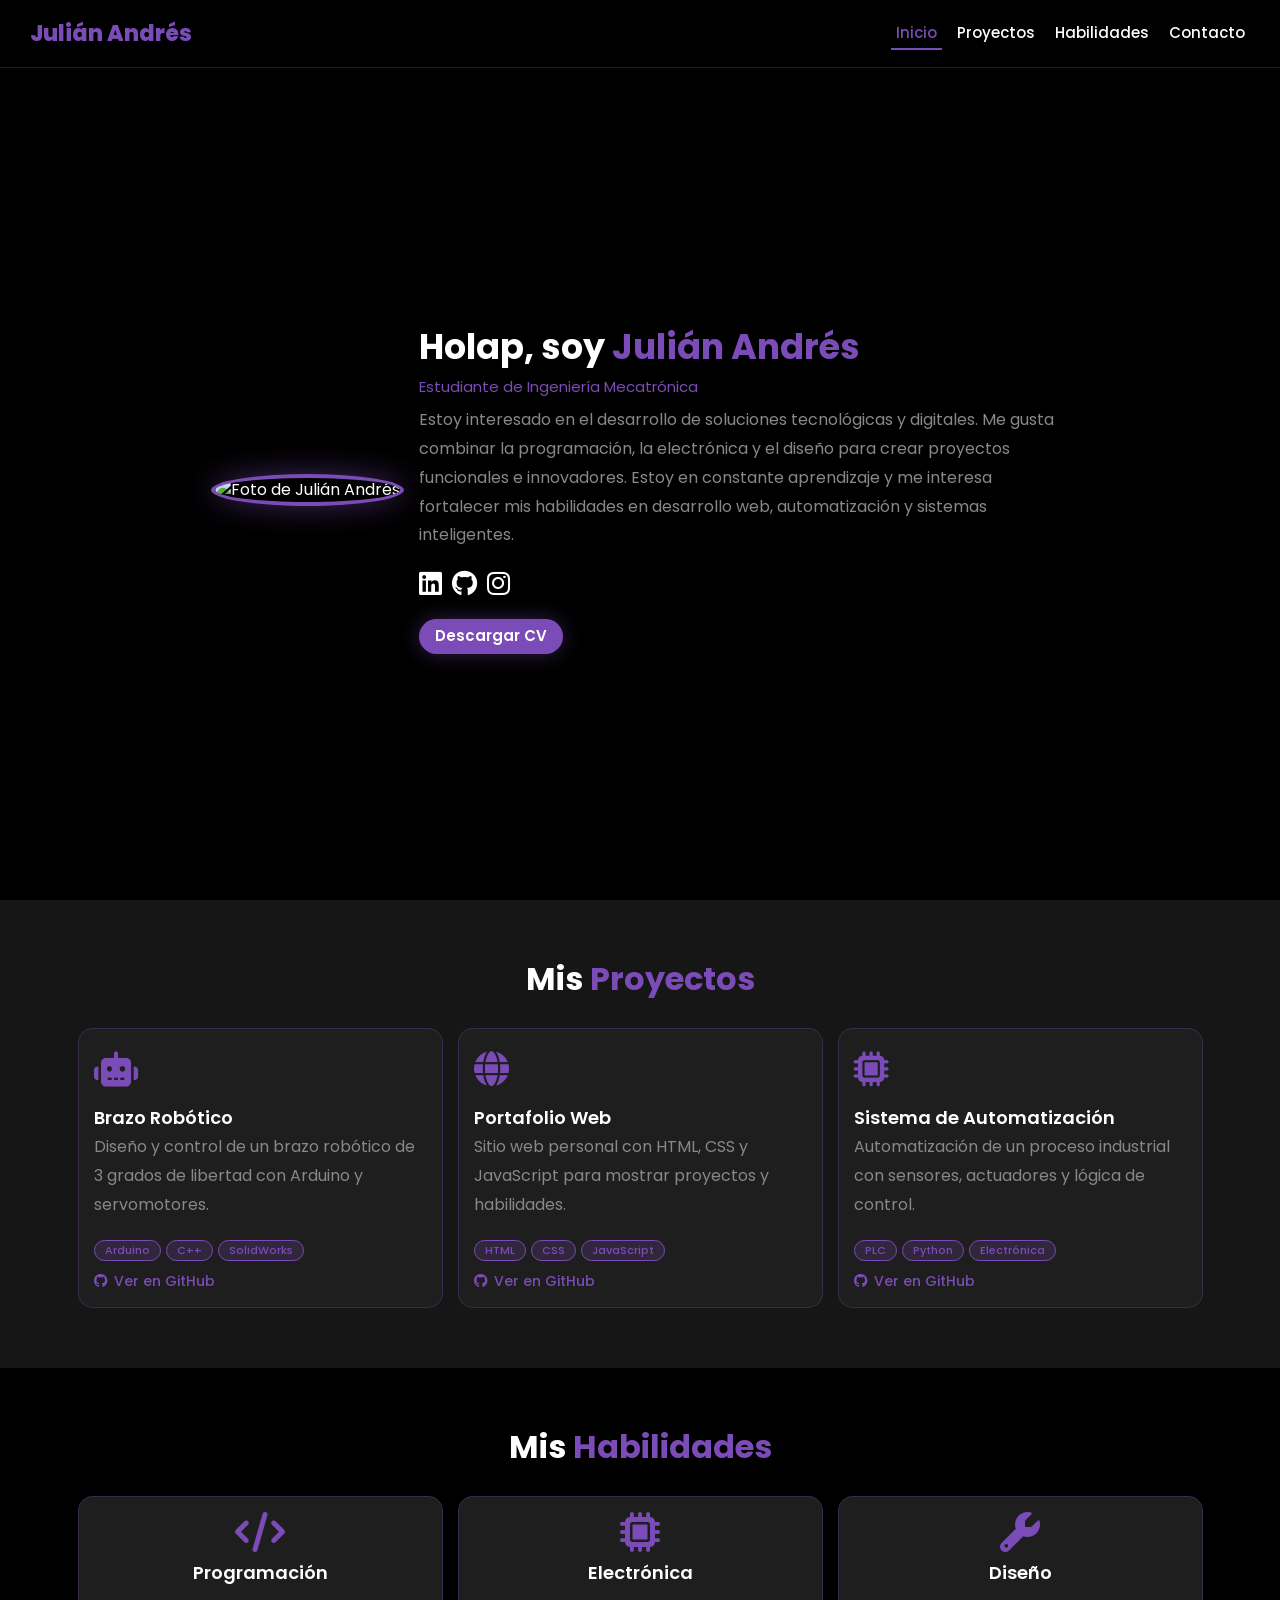
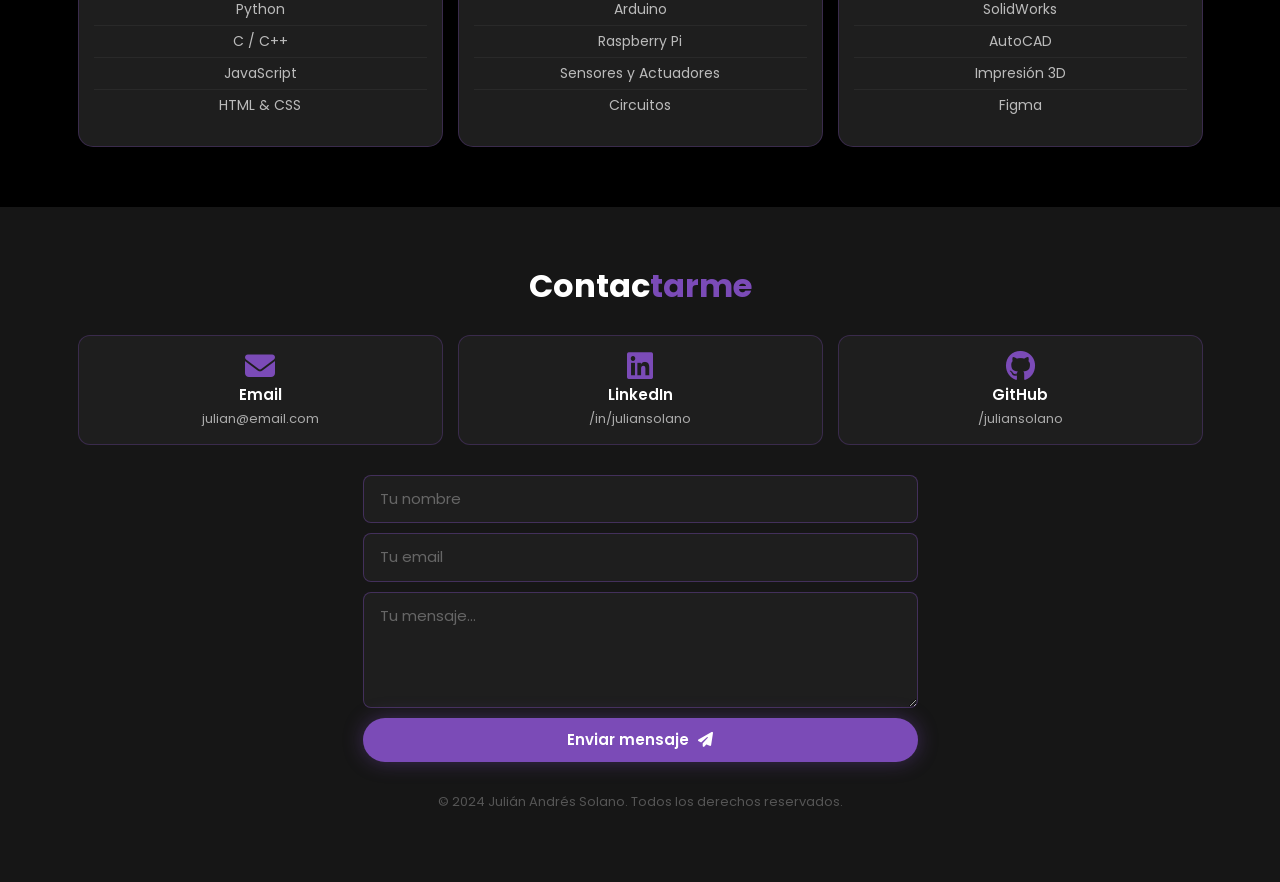
==== Portafolio Uwu/index.html @ 9ffc4a44 "Fix: Portafolio 4/03/2026 15:03" ====
<!DOCTYPE html>
<html lang="es">
<head>
    <meta charset="UTF-8">
    <meta name="viewport" content="width=device-width, initial-scale=1.0">
    <title>Mi Portafolio Profesional</title>

    <!-- Google Fonts -->
    <link href="https://fonts.googleapis.com/css2?family=Poppins:wght@300;400;500;600;700;800&display=swap" rel="stylesheet">
    <!-- Font Awesome -->
    <link rel="stylesheet" href="https://cdnjs.cloudflare.com/ajax/libs/font-awesome/6.5.1/css/all.min.css">
    <!-- Bootstrap CSS -->
    <link href="https://cdnjs.cloudflare.com/ajax/libs/bootstrap/5.3.0/css/bootstrap.min.css" rel="stylesheet">
    <!-- Custom CSS (solo overrides y variables) -->
    <link rel="stylesheet" href="styles.css">
</head>
<body>

    <!-- ===================== NAVBAR (Bootstrap) ===================== -->
    <nav class="navbar navbar-expand-md navbar-dark fixed-top custom-navbar">
        <div class="container-fluid px-4 px-md-5">

            <a class="navbar-brand logo" href="#">Julián Andrés</a>

            <!-- Botón hamburguesa Bootstrap -->
            <button class="navbar-toggler border-0" type="button"
                    data-bs-toggle="collapse" data-bs-target="#navbarMenu"
                    aria-controls="navbarMenu" aria-expanded="false" aria-label="Toggle navigation">
                <i class="fa-solid fa-bars" style="color: var(--main-color); font-size: 2rem;"></i>
            </button>

            <div class="collapse navbar-collapse justify-content-end" id="navbarMenu">
                <ul class="navbar-nav gap-md-3 py-3 py-md-0">
                    <li class="nav-item"><a class="nav-link active" href="#home">Inicio</a></li>
                    <li class="nav-item"><a class="nav-link" href="#proyectos">Proyectos</a></li>
                    <li class="nav-item"><a class="nav-link" href="#habilidades">Habilidades</a></li>
                    <li class="nav-item"><a class="nav-link" href="#contacto">Contacto</a></li>
                </ul>
            </div>

        </div>
    </nav>


    <!-- ===================== HOME ===================== -->
    <section class="home-section d-flex align-items-center" id="home">
        <div class="container">
            <div class="row align-items-center justify-content-center gy-5">

                <!-- Foto -->
                <div class="col-12 col-md-auto text-center">
                    <img src="assets/image/img1.jpg" alt="Foto de Julián Andrés" class="profile-img">
                </div>

                <!-- Texto -->
                <div class="col-12 col-md-7 text-center text-md-start">
                    <h1 class="display-4 fw-bold">Holap, soy <span class="text-accent">Julián Andrés</span></h1>
                    <h3 class="fs-4 fw-normal text-accent my-3">Estudiante de Ingeniería Mecatrónica</h3>
                    <p class="text-muted-custom mb-4">
                        Estoy interesado en el desarrollo de soluciones tecnológicas y digitales.
                        Me gusta combinar la programación, la electrónica y el diseño para crear
                        proyectos funcionales e innovadores. Estoy en constante aprendizaje y me
                        interesa fortalecer mis habilidades en desarrollo web, automatización y
                        sistemas inteligentes.
                    </p>

                    <!-- Redes sociales -->
                    <div class="d-flex gap-3 mb-4 justify-content-center justify-content-md-start">
                        <a href="#" class="social-link" aria-label="LinkedIn"><i class="fa-brands fa-linkedin"></i></a>
                        <a href="#" class="social-link" aria-label="GitHub"><i class="fa-brands fa-github"></i></a>
                        <a href="#" class="social-link" aria-label="Instagram"><i class="fa-brands fa-instagram"></i></a>
                    </div>

                    <a href="#" class="btn btn-accent rounded-pill px-4 py-2">
                        Descargar CV
                    </a>
                </div>

            </div>
        </div>
    </section>


    <!-- ===================== PROYECTOS ===================== -->
    <section class="section-dark py-5" id="proyectos">
        <div class="container py-5">

            <h2 class="section-title text-center mb-5">Mis <span class="text-accent">Proyectos</span></h2>

            <div class="row g-4 justify-content-center">

                <!-- Card 1 -->
                <div class="col-12 col-sm-6 col-lg-4">
                    <div class="card project-card h-100 p-4">
                        <div class="card-icon mb-3"><i class="fa-solid fa-robot"></i></div>
                        <h5 class="card-title fw-semibold">Brazo Robótico</h5>
                        <p class="card-text text-muted-custom flex-grow-1">
                            Diseño y control de un brazo robótico de 3 grados de libertad con Arduino y servomotores.
                        </p>
                        <div class="d-flex flex-wrap gap-2 my-3">
                            <span class="badge tech-badge">Arduino</span>
                            <span class="badge tech-badge">C++</span>
                            <span class="badge tech-badge">SolidWorks</span>
                        </div>
                        <a href="#" class="card-link"><i class="fa-brands fa-github me-1"></i> Ver en GitHub</a>
                    </div>
                </div>

                <!-- Card 2 -->
                <div class="col-12 col-sm-6 col-lg-4">
                    <div class="card project-card h-100 p-4">
                        <div class="card-icon mb-3"><i class="fa-solid fa-globe"></i></div>
                        <h5 class="card-title fw-semibold">Portafolio Web</h5>
                        <p class="card-text text-muted-custom flex-grow-1">
                            Sitio web personal con HTML, CSS y JavaScript para mostrar proyectos y habilidades.
                        </p>
                        <div class="d-flex flex-wrap gap-2 my-3">
                            <span class="badge tech-badge">HTML</span>
                            <span class="badge tech-badge">CSS</span>
                            <span class="badge tech-badge">JavaScript</span>
                        </div>
                        <a href="#" class="card-link"><i class="fa-brands fa-github me-1"></i> Ver en GitHub</a>
                    </div>
                </div>

                <!-- Card 3 -->
                <div class="col-12 col-sm-6 col-lg-4">
                    <div class="card project-card h-100 p-4">
                        <div class="card-icon mb-3"><i class="fa-solid fa-microchip"></i></div>
                        <h5 class="card-title fw-semibold">Sistema de Automatización</h5>
                        <p class="card-text text-muted-custom flex-grow-1">
                            Automatización de un proceso industrial con sensores, actuadores y lógica de control.
                        </p>
                        <div class="d-flex flex-wrap gap-2 my-3">
                            <span class="badge tech-badge">PLC</span>
                            <span class="badge tech-badge">Python</span>
                            <span class="badge tech-badge">Electrónica</span>
                        </div>
                        <a href="#" class="card-link"><i class="fa-brands fa-github me-1"></i> Ver en GitHub</a>
                    </div>
                </div>

            </div>
        </div>
    </section>


    <!-- ===================== HABILIDADES ===================== -->
    <section class="section-dark-alt py-5" id="habilidades">
        <div class="container py-5">

            <h2 class="section-title text-center mb-5">Mis <span class="text-accent">Habilidades</span></h2>

            <div class="row g-4 justify-content-center">

                <div class="col-12 col-sm-6 col-md-4">
                    <div class="card skill-card text-center h-100 p-4">
                        <i class="fa-solid fa-code skill-icon mb-3"></i>
                        <h5 class="fw-semibold mb-3">Programación</h5>
                        <ul class="list-unstyled skill-list">
                            <li>Python</li>
                            <li>C / C++</li>
                            <li>JavaScript</li>
                            <li>HTML &amp; CSS</li>
                        </ul>
                    </div>
                </div>

                <div class="col-12 col-sm-6 col-md-4">
                    <div class="card skill-card text-center h-100 p-4">
                        <i class="fa-solid fa-microchip skill-icon mb-3"></i>
                        <h5 class="fw-semibold mb-3">Electrónica</h5>
                        <ul class="list-unstyled skill-list">
                            <li>Arduino</li>
                            <li>Raspberry Pi</li>
                            <li>Sensores y Actuadores</li>
                            <li>Circuitos</li>
                        </ul>
                    </div>
                </div>

                <div class="col-12 col-sm-6 col-md-4">
                    <div class="card skill-card text-center h-100 p-4">
                        <i class="fa-solid fa-wrench skill-icon mb-3"></i>
                        <h5 class="fw-semibold mb-3">Diseño</h5>
                        <ul class="list-unstyled skill-list">
                            <li>SolidWorks</li>
                            <li>AutoCAD</li>
                            <li>Impresión 3D</li>
                            <li>Figma</li>
                        </ul>
                    </div>
                </div>

            </div>
        </div>
    </section>


    <!-- ===================== FOOTER / CONTACTO ===================== -->
    <footer class="section-dark py-5" id="contacto">
        <div class="container py-5">

            <h2 class="section-title text-center mb-5">Contac<span class="text-accent">tarme</span></h2>

            <!-- Info de contacto -->
            <div class="row g-4 justify-content-center mb-5">

                <div class="col-12 col-sm-6 col-md-4">
                    <div class="card contact-card text-center h-100 p-4">
                        <i class="fa-solid fa-envelope contact-icon d-block mb-2"></i>
                        <h6 class="fw-semibold mb-2">Email</h6>
                        <a href="mailto:julian@email.com" class="contact-link">julian@email.com</a>
                    </div>
                </div>

                <div class="col-12 col-sm-6 col-md-4">
                    <div class="card contact-card text-center h-100 p-4">
                        <i class="fa-brands fa-linkedin contact-icon d-block mb-2"></i>
                        <h6 class="fw-semibold mb-2">LinkedIn</h6>
                        <a href="#" target="_blank" class="contact-link">/in/juliansolano</a>
                    </div>
                </div>

                <div class="col-12 col-sm-6 col-md-4">
                    <div class="card contact-card text-center h-100 p-4">
                        <i class="fa-brands fa-github contact-icon d-block mb-2"></i>
                        <h6 class="fw-semibold mb-2">GitHub</h6>
                        <a href="#" target="_blank" class="contact-link">/juliansolano</a>
                    </div>
                </div>

            </div>

            <!-- Formulario -->
            <div class="row justify-content-center">
                <div class="col-12 col-md-8 col-lg-6">
                    <form id="contactForm">
                        <div class="mb-3">
                            <input type="text" id="nombre" class="form-control custom-input" placeholder="Tu nombre" required>
                        </div>
                        <div class="mb-3">
                            <input type="email" id="email" class="form-control custom-input" placeholder="Tu email" required>
                        </div>
                        <div class="mb-3">
                            <textarea id="mensaje" class="form-control custom-input" rows="4" placeholder="Tu mensaje..." required></textarea>
                        </div>
                        <div class="d-grid">
                            <button type="submit" class="btn btn-accent rounded-pill py-3 fw-semibold">
                                Enviar mensaje <i class="fa-solid fa-paper-plane ms-2"></i>
                            </button>
                        </div>
                    </form>
                </div>
            </div>

            <p class="text-center footer-copy mt-5">© 2024 Julián Andrés Solano. Todos los derechos reservados.</p>

        </div>
    </footer>

    <!-- Bootstrap JS -->
    <script src="https://cdnjs.cloudflare.com/ajax/libs/bootstrap/5.3.0/js/bootstrap.bundle.min.js"></script>
    <script src="script.js"></script>
</body>
</html>
---- Portafolio Uwu/styles.css ----
<!DOCTYPE html> <html lang="es"> <head> <meta charset="UTF-8"> <meta name="viewport" content="width=device-width, initial-scale=1.0"> <title>Mi Portafolio Profesional</title> <link rel="stylesheet" href="styles.css"> <link rel="stylesheet" href="https://cdnjs.cloudflare.co

pasted


@import url('https://fonts.googleapis.com/css2?family=Poppins:wght@100;200;300;400;500;600&display=swap'); /* Reset general */ * { margin: 0; padding: 0; box-sizing: border-box; border: none; outline: none; font-family: "Poppins", sans-serif; } /* Variables de c

pasted

holap, es que se supone que deberia usar bootstrap para el codigo pero no lo hice de esa forma. te anexe mi html y el css

2:56 p. m.

Check frontend design skill
Check frontend design skill
Entendido! El problema es que tienes tu propio CSS custom pero Bootstrap ya trae sus propias clases de grids, cards, navbar, etc. Lo mejor es migrar el HTML para usar las clases de Bootstrap y reducir al mínimo el CSS custom (solo lo que Bootstrap no cubra, como colores, tipografía y detalles visuales).

Te reentrego ambos archivos:


Se crearon 2 archivos, archivo leído
Se crearon 2 archivos, archivo leído
Acá te explico qué cambió y por qué:

En el HTML — ahora usa Bootstrap de verdad:

<nav class="navbar navbar-expand-md"> con data-bs-toggle="collapse" → la hamburguesa funciona sola sin JavaScript tuyo
Grid con <div class="row"> y <div class="col-12 col-sm-6 col-lg-4"> → responsive automático
d-flex, gap-3, text-center, justify-content-center, mb-3, etc. → utilidades de Bootstrap en vez de CSS custom
Formulario con form-control y d-grid para el botón full-width
Espaciados con py-5, mb-5, p-4 de Bootstrap
En el CSS — drásticamente reducido:

De ~350 líneas a ~180 líneas
Bootstrap maneja layout, grid, spacing, responsive y el collapse de la navbar
El CSS custom solo tiene: variables de color, el diseño visual (cards, hover, colores, foto circular, scrollbar) y overrides necesarios sobre Bootstrap
Index
Código · HTML 
Styles
Código · CSS 


¿Quieres recibir una notificación cuando Claude responda?



Claude es IA y puede cometer errores. Por favor, verifica nuevamente las respuestas.
Styles · CSS
Copiar

@import url('https://fonts.googleapis.com/css2?family=Poppins:wght@300;400;500;600;700;800&display=swap');

/* =============================================
   VARIABLES Y RESET MÍNIMO
============================================= */
:root {
    --color-fondo:   #000000;
    --color-fondo2:  #161616;
    --color-card:    #1e1e1e;
    --text-color:    #ffffff;
    --main-color:    #7b4bb7;
    --main-hover:    #9b6bd7;
}

* {
    font-family: "Poppins", sans-serif;
    box-sizing: border-box;
}

html {
    scroll-behavior: smooth;
    font-size: 62.5%; /* 1rem = 10px */
}

body {
    background: var(--color-fondo);
    color: var(--text-color);
    font-size: 1.6rem;
}

/* Scrollbar */
html::-webkit-scrollbar        { width: 0.8rem; }
html::-webkit-scrollbar-track  { background: var(--color-fondo); }
html::-webkit-scrollbar-thumb  { background: var(--main-color); border-radius: 4px; }


/* =============================================
   UTILIDADES DE COLOR (complementan Bootstrap)
============================================= */
.text-accent   { color: var(--main-color) !important; }

.text-muted-custom {
    color: #888888 !important;
    line-height: 1.8;
}


/* =============================================
   NAVBAR
============================================= */
.custom-navbar {
    background: rgba(0, 0, 0, 0.85) !important;
    backdrop-filter: blur(10px);
    border-bottom: 1px solid rgba(123, 75, 183, 0.3);
    padding-top: 1.4rem;
    padding-bottom: 1.4rem;
}

.logo {
    font-size: 2.2rem !important;
    font-weight: 800;
    color: var(--main-color) !important;
    transition: transform 0.3s ease;
}
.logo:hover { transform: scale(1.05); }

/* Links del nav */
.custom-navbar .nav-link {
    font-size: 1.5rem;
    font-weight: 500;
    color: var(--text-color) !important;
    border-bottom: 2px solid transparent;
    padding-bottom: 4px;
    transition: color 0.3s ease, border-color 0.3s ease;
}
.custom-navbar .nav-link:hover,
.custom-navbar .nav-link.active {
    color: var(--main-color) !important;
    border-bottom-color: var(--main-color);
}


/* =============================================
   SECCIONES
============================================= */
.home-section {
    min-height: 100vh;
    padding-top: 8rem;
    background: var(--color-fondo);
}

.section-dark     { background: var(--color-fondo2); }
.section-dark-alt { background: var(--color-fondo); }

.section-title {
    font-size: 3.2rem;
    font-weight: 700;
}


/* =============================================
   FOTO DE PERFIL
============================================= */
.profile-img {
    width: 26rem;
    height: 26rem;
    border-radius: 50%;
    object-fit: cover;
    border: 4px solid var(--main-color);
    box-shadow: 0 0 30px rgba(123, 75, 183, 0.5);
}


/* =============================================
   REDES SOCIALES
============================================= */
.social-link {
    font-size: 2.6rem;
    color: var(--text-color);
    text-decoration: none;
    transition: color 0.3s ease, transform 0.3s ease;
}
.social-link:hover {
    color: var(--main-color);
    transform: translateY(-4px);
}


/* =============================================
   BOTÓN PRINCIPAL (override Bootstrap)
============================================= */
.btn-accent {
    background: var(--main-color);
    color: #fff;
    font-size: 1.5rem;
    font-weight: 600;
    box-shadow: 0 0 20px rgba(123, 75, 183, 0.4);
    transition: background 0.3s ease, transform 0.3s ease;
}
.btn-accent:hover {
    background: var(--main-hover);
    color: #fff;
    transform: translateY(-3px);
}


/* =============================================
   CARDS DE PROYECTOS
============================================= */
.project-card {
    background: var(--color-card) !important;
    border: 1px solid rgba(123, 75, 183, 0.3) !important;
    border-radius: 1.5rem !important;
    color: var(--text-color);
    display: flex;
    flex-direction: column;
    transition: transform 0.3s ease, border-color 0.3s ease, box-shadow 0.3s ease;
}
.project-card:hover {
    transform: translateY(-8px);
    border-color: var(--main-color) !important;
    box-shadow: 0 8px 30px rgba(123, 75, 183, 0.3);
}

.card-icon {
    font-size: 3.5rem;
    color: var(--main-color);
}

.project-card .card-title { font-size: 1.8rem; }

.tech-badge {
    background: rgba(123, 75, 183, 0.2) !important;
    color: var(--main-color) !important;
    border: 1px solid var(--main-color);
    font-size: 1.1rem !important;
    padding: 0.4rem 1rem !important;
    border-radius: 2rem !important;
    font-weight: 500;
}

.card-link {
    font-size: 1.4rem;
    color: var(--main-color);
    text-decoration: none;
    font-weight: 500;
    transition: color 0.3s ease, letter-spacing 0.3s ease;
}
.card-link:hover {
    color: var(--main-hover);
    letter-spacing: 0.5px;
}


/* =============================================
   CARDS DE HABILIDADES
============================================= */
.skill-card {
    background: var(--color-card) !important;
    border: 1px solid rgba(123, 75, 183, 0.3) !important;
    border-radius: 1.5rem !important;
    color: var(--text-color);
    transition: transform 0.3s ease, border-color 0.3s ease, box-shadow 0.3s ease;
}
.skill-card:hover {
    transform: translateY(-6px);
    border-color: var(--main-color) !important;
    box-shadow: 0 8px 25px rgba(123, 75, 183, 0.25);
}

.skill-icon {
    font-size: 4rem;
    color: var(--main-color);
}

.skill-card h5 { font-size: 1.8rem; }

.skill-list li {
    font-size: 1.4rem;
    color: #bbbbbb;
    padding: 0.5rem 0;
    border-bottom: 1px solid rgba(255, 255, 255, 0.05);
}
.skill-list li:last-child { border-bottom: none; }


/* =============================================
   CARDS DE CONTACTO
============================================= */
.contact-card {
    background: var(--color-card) !important;
    border: 1px solid rgba(123, 75, 183, 0.3) !important;
    border-radius: 1.2rem !important;
    color: var(--text-color);
    transition: transform 0.3s ease, border-color 0.3s ease;
}
.contact-card:hover {
    border-color: var(--main-color) !important;
    transform: translateY(-5px);
}

.contact-icon {
    font-size: 3rem;
    color: var(--main-color);
}

.contact-card h6 { font-size: 1.5rem; }

.contact-link {
    font-size: 1.3rem;
    color: #aaaaaa;
    text-decoration: none;
    transition: color 0.3s ease;
}
.contact-link:hover { color: var(--main-color); }


/* =============================================
   FORMULARIO DE CONTACTO
============================================= */
.custom-input {
    background: var(--color-card) !important;
    border: 1px solid rgba(123, 75, 183, 0.4) !important;
    border-radius: 0.8rem !important;
    color: var(--text-color) !important;
    font-size: 1.5rem;
    padding: 1.2rem 1.6rem;
    transition: border-color 0.3s ease, box-shadow 0.3s ease;
}
.custom-input::placeholder { color: #666666; }
.custom-input:focus {
    border-color: var(--main-color) !important;
    box-shadow: 0 0 10px rgba(123, 75, 183, 0.3) !important;
}
.custom-input textarea { resize: vertical; }


/* =============================================
   FOOTER
============================================= */
.footer-copy {
    font-size: 1.3rem;
    color: #555555;
}
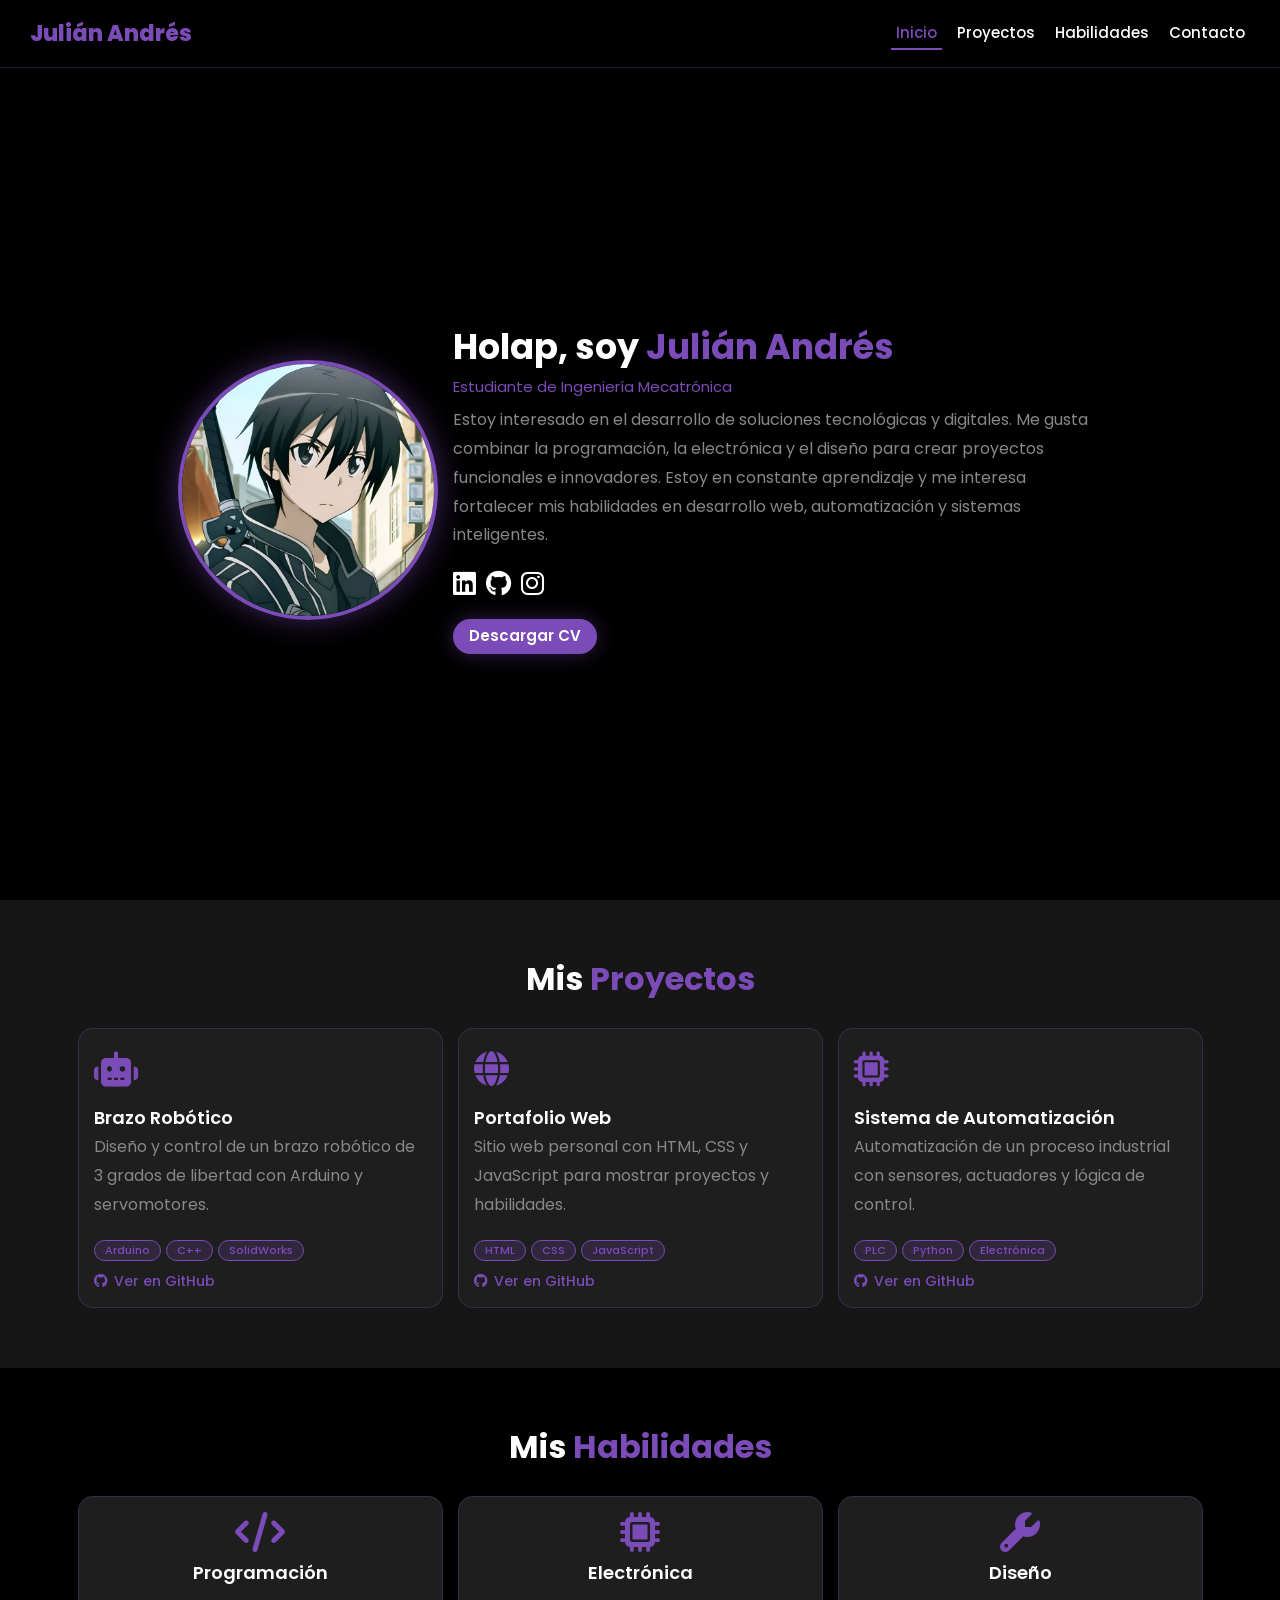
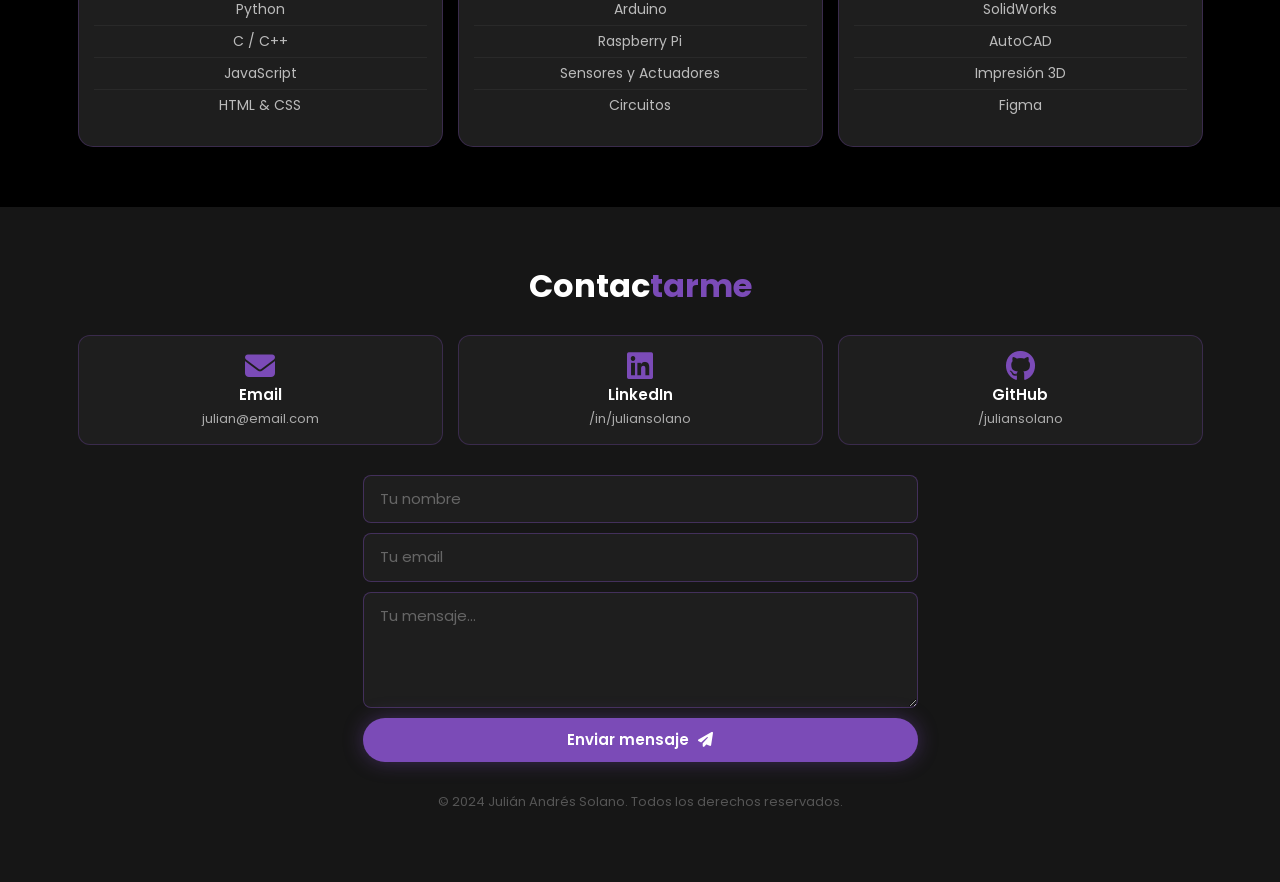
==== commit 86d96482: "Fix: Imagen de Portafolio 4/03/2026 16:15" ====
--- a/Portafolio Uwu/index.html
+++ b/Portafolio Uwu/index.html
@@ -16,7 +16,9 @@
 </head>
 <body>
 
-    <!-- ===================== NAVBAR (Bootstrap) ===================== -->
+    <!-- ===================== 
+     NAVBAR (Bootstrap) 
+     ===================== -->
     <nav class="navbar navbar-expand-md navbar-dark fixed-top custom-navbar">
         <div class="container-fluid px-4 px-md-5">
 
@@ -49,7 +51,7 @@
 
                 <!-- Foto -->
                 <div class="col-12 col-md-auto text-center">
-                    <img src="assets/image/img1.jpg" alt="Foto de Julián Andrés" class="profile-img">
+                    <img src="assets/image/mi-foto.jpeg" alt="Foto de Julián Andrés" class="profile-img">
                 </div>
 
                 <!-- Texto -->
--- a/Portafolio Uwu/styles.css
+++ b/Portafolio Uwu/styles.css
@@ -1,55 +1,3 @@
-
-
-<!DOCTYPE html> <html lang="es"> <head> <meta charset="UTF-8"> <meta name="viewport" content="width=device-width, initial-scale=1.0"> <title>Mi Portafolio Profesional</title> <link rel="stylesheet" href="styles.css"> <link rel="stylesheet" href="https://cdnjs.cloudflare.co
-
-pasted
-
-
-@import url('https://fonts.googleapis.com/css2?family=Poppins:wght@100;200;300;400;500;600&display=swap'); /* Reset general */ * { margin: 0; padding: 0; box-sizing: border-box; border: none; outline: none; font-family: "Poppins", sans-serif; } /* Variables de c
-
-pasted
-
-holap, es que se supone que deberia usar bootstrap para el codigo pero no lo hice de esa forma. te anexe mi html y el css
-
-2:56 p. m.
-
-Check frontend design skill
-Check frontend design skill
-Entendido! El problema es que tienes tu propio CSS custom pero Bootstrap ya trae sus propias clases de grids, cards, navbar, etc. Lo mejor es migrar el HTML para usar las clases de Bootstrap y reducir al mínimo el CSS custom (solo lo que Bootstrap no cubra, como colores, tipografía y detalles visuales).
-
-Te reentrego ambos archivos:
-
-
-Se crearon 2 archivos, archivo leído
-Se crearon 2 archivos, archivo leído
-Acá te explico qué cambió y por qué:
-
-En el HTML — ahora usa Bootstrap de verdad:
-
-<nav class="navbar navbar-expand-md"> con data-bs-toggle="collapse" → la hamburguesa funciona sola sin JavaScript tuyo
-Grid con <div class="row"> y <div class="col-12 col-sm-6 col-lg-4"> → responsive automático
-d-flex, gap-3, text-center, justify-content-center, mb-3, etc. → utilidades de Bootstrap en vez de CSS custom
-Formulario con form-control y d-grid para el botón full-width
-Espaciados con py-5, mb-5, p-4 de Bootstrap
-En el CSS — drásticamente reducido:
-
-De ~350 líneas a ~180 líneas
-Bootstrap maneja layout, grid, spacing, responsive y el collapse de la navbar
-El CSS custom solo tiene: variables de color, el diseño visual (cards, hover, colores, foto circular, scrollbar) y overrides necesarios sobre Bootstrap
-Index
-Código · HTML 
-Styles
-Código · CSS 
-
-
-¿Quieres recibir una notificación cuando Claude responda?
-
-
-
-Claude es IA y puede cometer errores. Por favor, verifica nuevamente las respuestas.
-Styles · CSS
-Copiar
-
 @import url('https://fonts.googleapis.com/css2?family=Poppins:wght@300;400;500;600;700;800&display=swap');
 
 /* =============================================
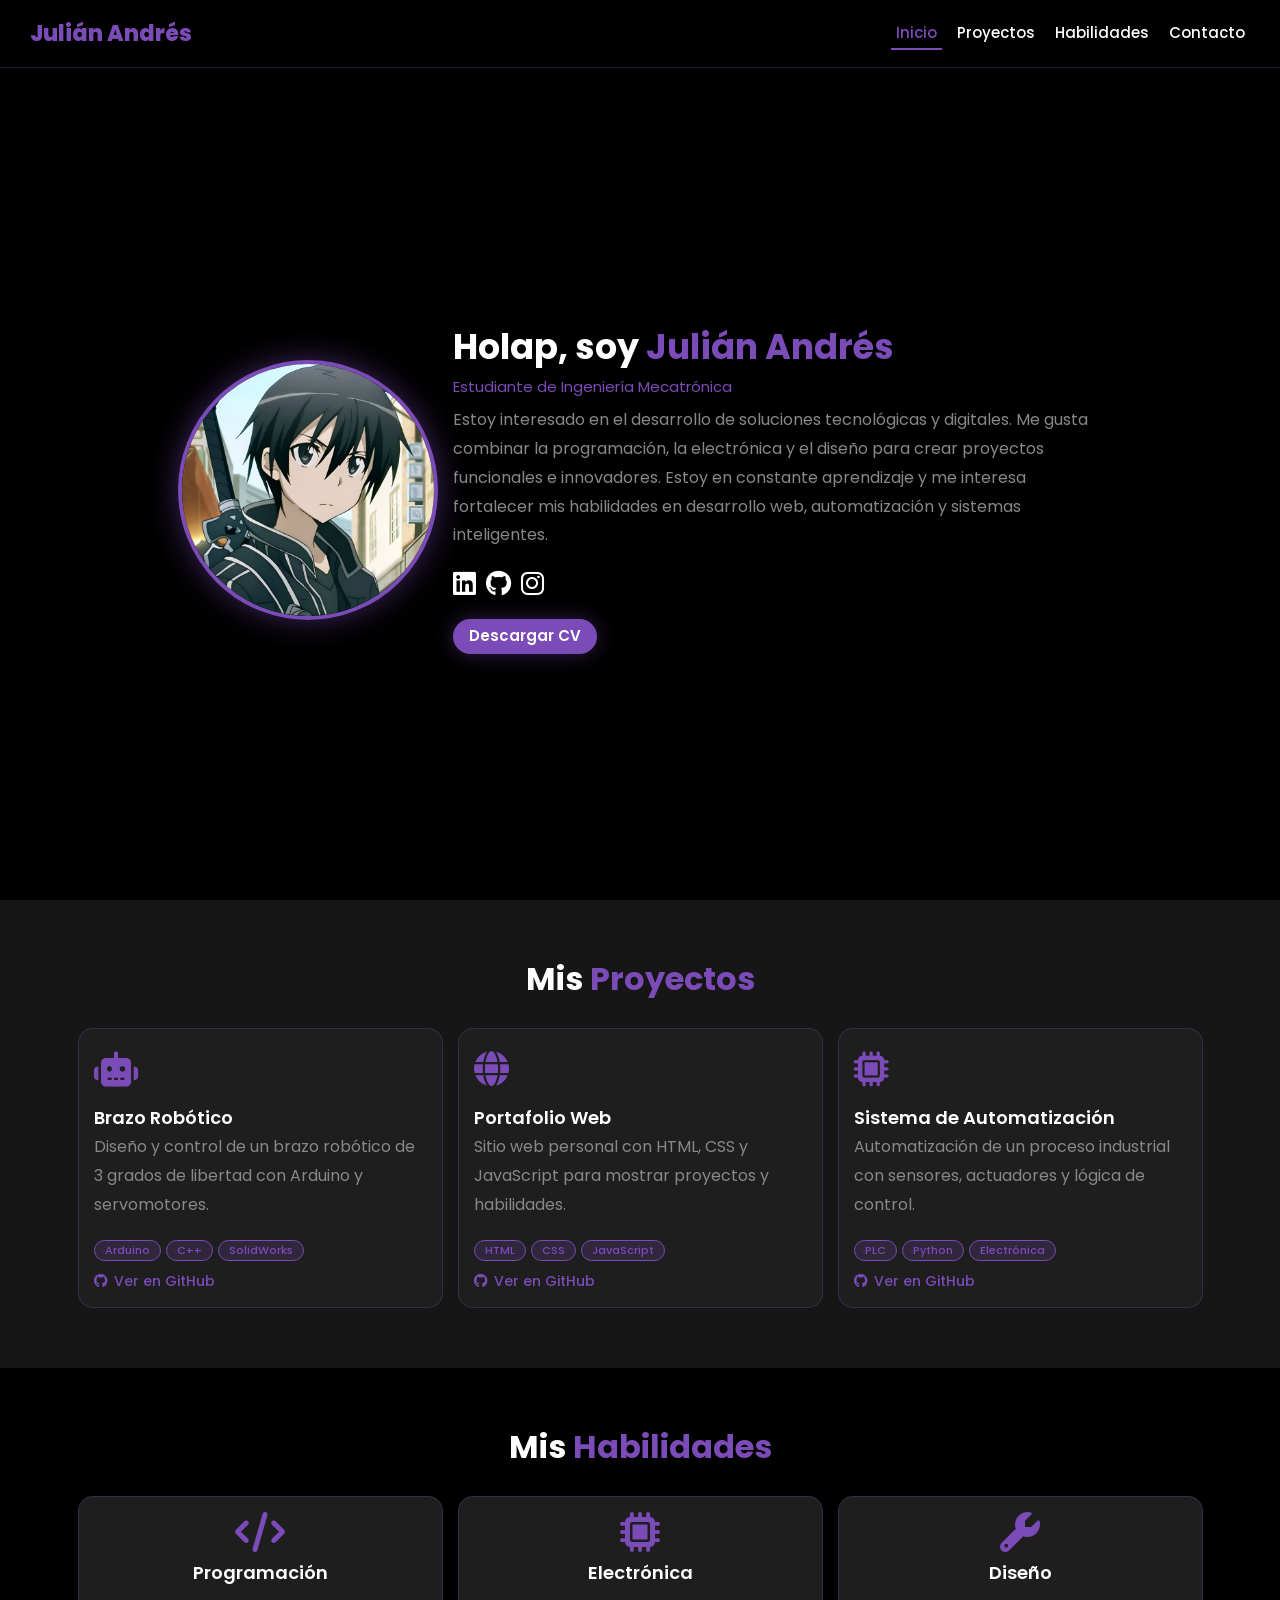
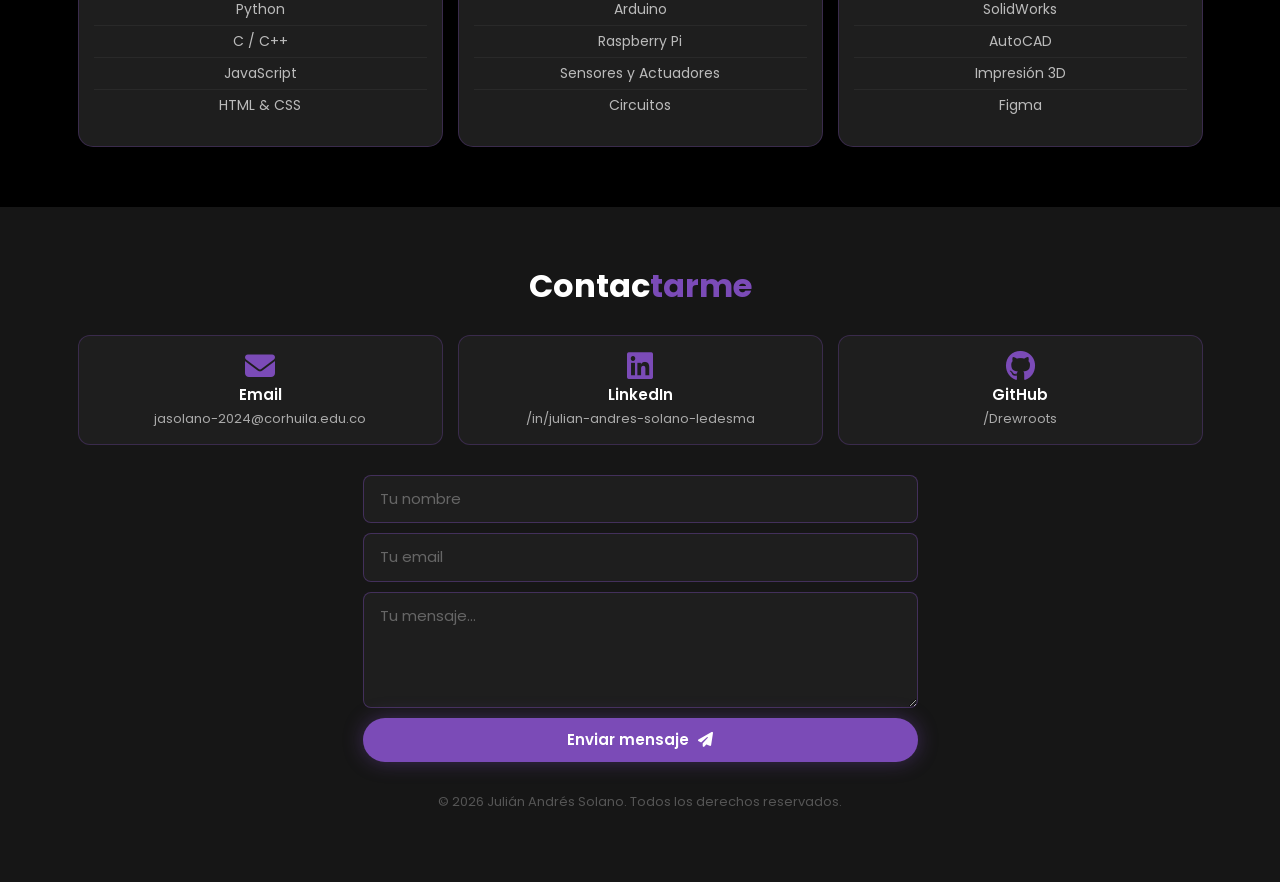
==== commit 0bdc501b: "Cambio de nombre de carpetas 12:54 9/03/2026" ====
--- a/Portafolio Uwu/index.html
+++ b/Portafolio Uwu/index.html
@@ -212,7 +212,7 @@
                     <div class="card contact-card text-center h-100 p-4">
                         <i class="fa-solid fa-envelope contact-icon d-block mb-2"></i>
                         <h6 class="fw-semibold mb-2">Email</h6>
-                        <a href="mailto:julian@email.com" class="contact-link">julian@email.com</a>
+                        <a href="mailto:jasolano-2024@corhuila.edu.co" class="contact-link">jasolano-2024@corhuila.edu.co</a>
                     </div>
                 </div>
 
@@ -220,7 +220,7 @@
                     <div class="card contact-card text-center h-100 p-4">
                         <i class="fa-brands fa-linkedin contact-icon d-block mb-2"></i>
                         <h6 class="fw-semibold mb-2">LinkedIn</h6>
-                        <a href="#" target="_blank" class="contact-link">/in/juliansolano</a>
+                        <a href="https://www.linkedin.com/in/julian-andres-solano-ledesma-2156ba371/" target="_blank" class="contact-link">/in/julian-andres-solano-ledesma</a>
                     </div>
                 </div>
 
@@ -228,7 +228,7 @@
                     <div class="card contact-card text-center h-100 p-4">
                         <i class="fa-brands fa-github contact-icon d-block mb-2"></i>
                         <h6 class="fw-semibold mb-2">GitHub</h6>
-                        <a href="#" target="_blank" class="contact-link">/juliansolano</a>
+                        <a href="#" target="_blank" class="contact-link">/Drewroots</a>
                     </div>
                 </div>
 
@@ -256,7 +256,7 @@
                 </div>
             </div>
 
-            <p class="text-center footer-copy mt-5">© 2024 Julián Andrés Solano. Todos los derechos reservados.</p>
+            <p class="text-center footer-copy mt-5">© 2026 Julián Andrés Solano. Todos los derechos reservados.</p>
 
         </div>
     </footer>
@@ -265,4 +265,6 @@
     <script src="https://cdnjs.cloudflare.com/ajax/libs/bootstrap/5.3.0/js/bootstrap.bundle.min.js"></script>
     <script src="script.js"></script>
 </body>
-</html>+</html>
+
+<!-- Hola mundo  -->
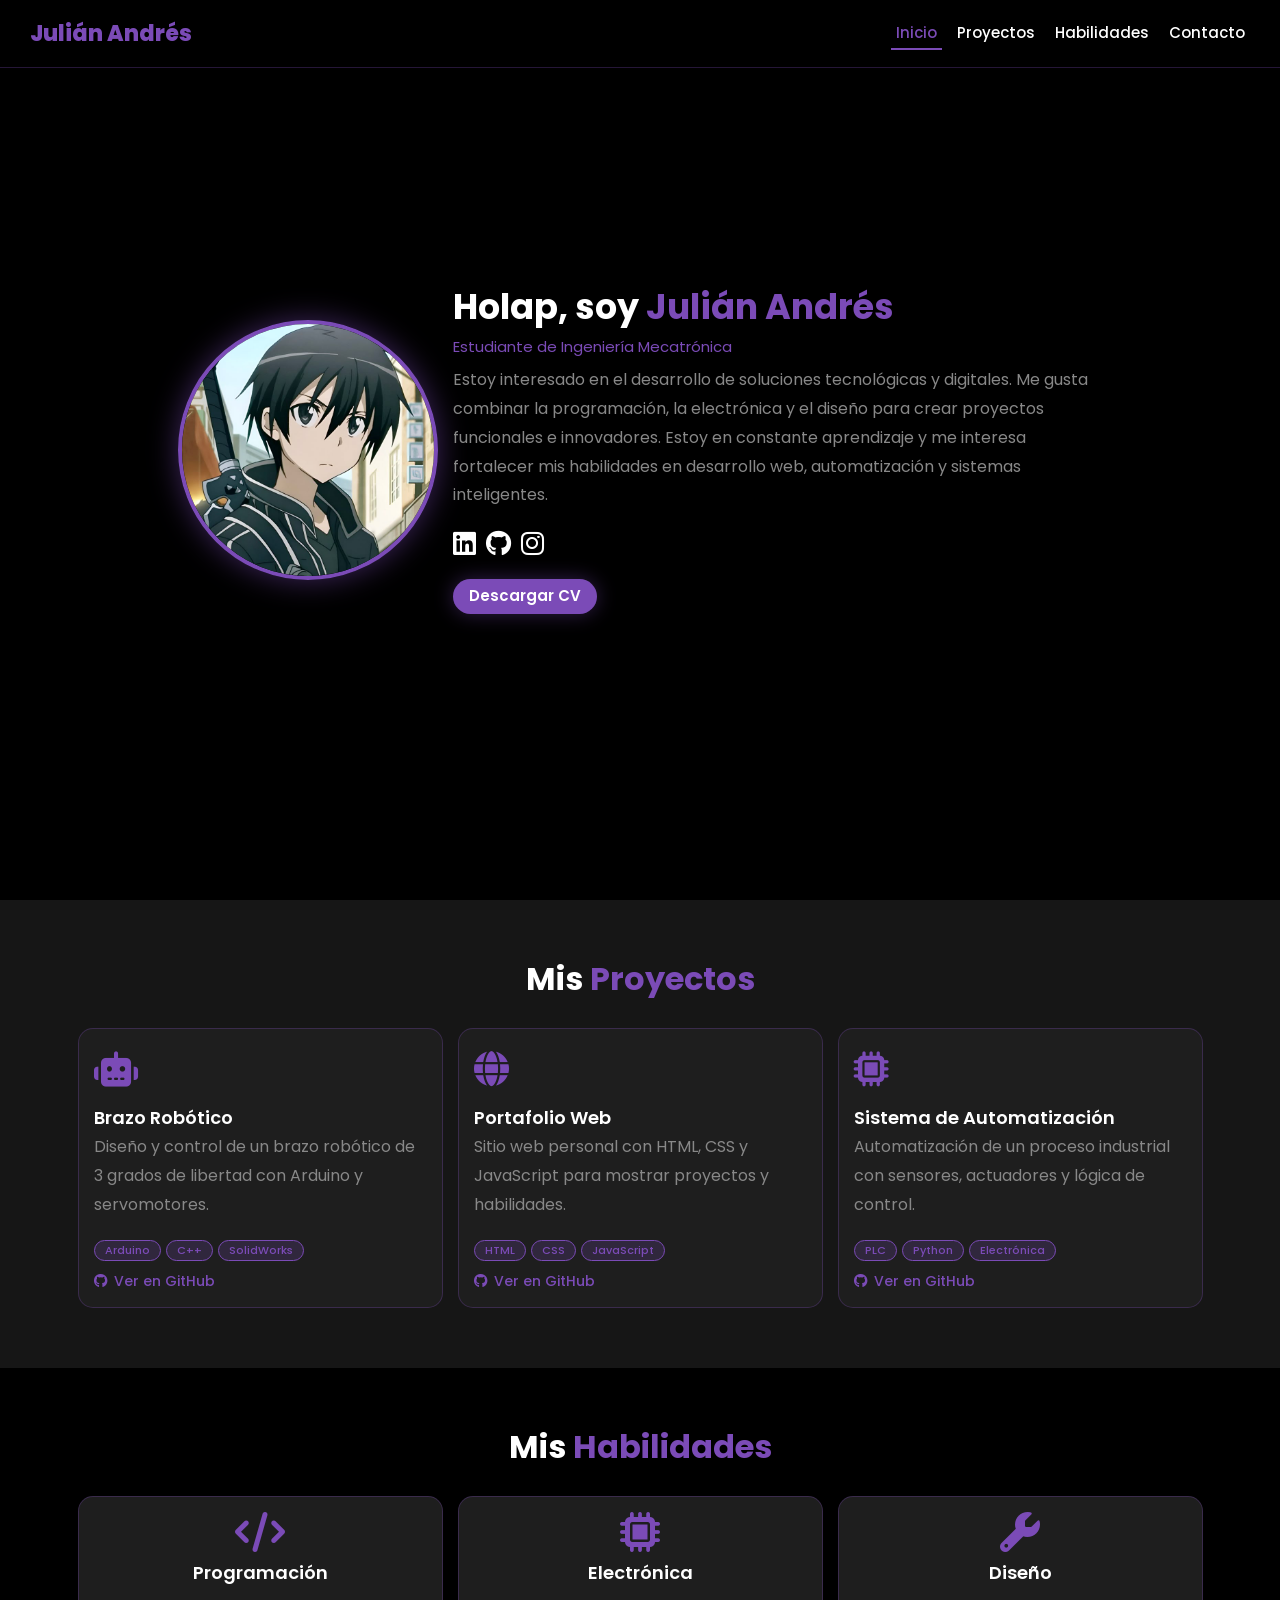
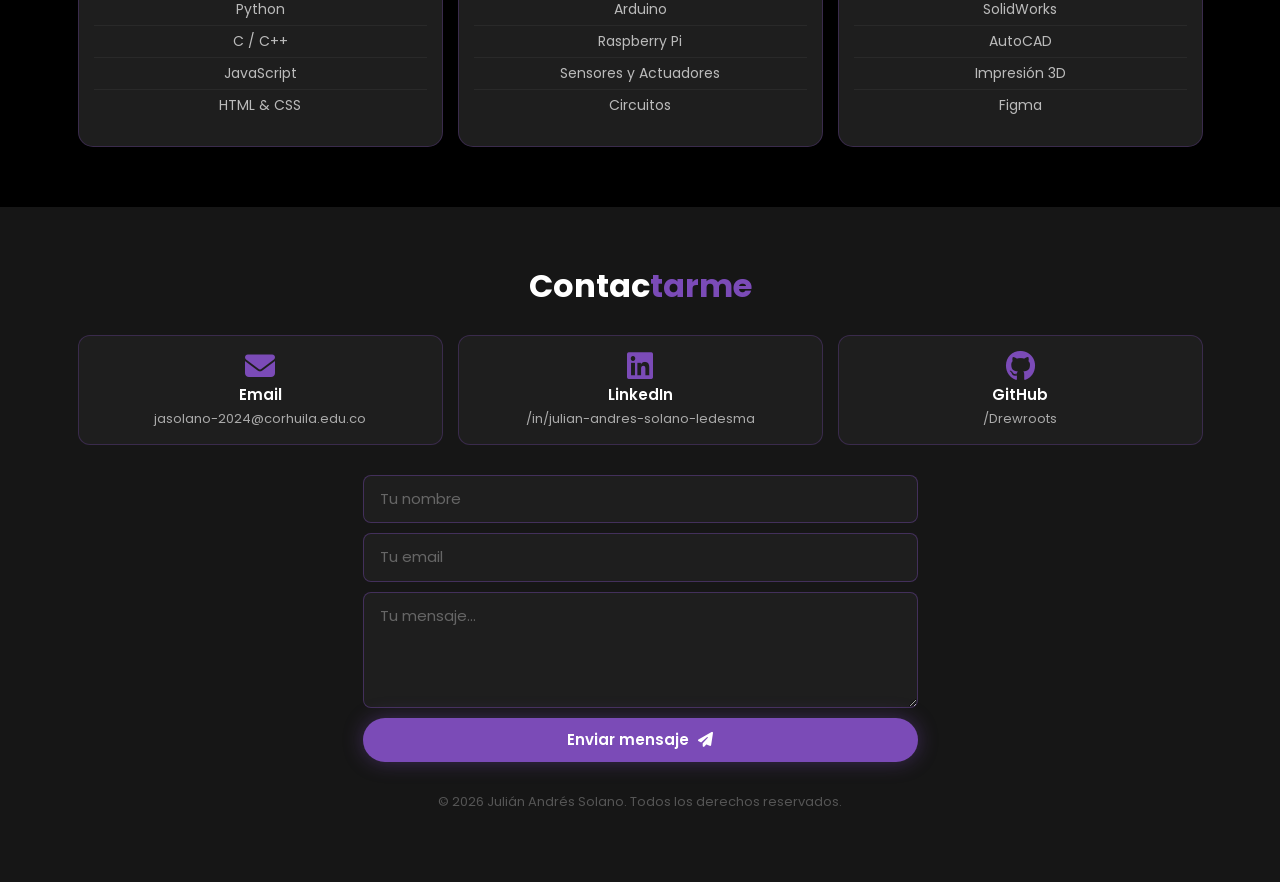
==== commit cfc9c8f9: "Fix: Correción enlaces de tarjetas 09/03/2026 23:10" ====
--- a/Portafolio Uwu/index.html
+++ b/Portafolio Uwu/index.html
@@ -68,9 +68,9 @@
 
                     <!-- Redes sociales -->
                     <div class="d-flex gap-3 mb-4 justify-content-center justify-content-md-start">
-                        <a href="#" class="social-link" aria-label="LinkedIn"><i class="fa-brands fa-linkedin"></i></a>
-                        <a href="#" class="social-link" aria-label="GitHub"><i class="fa-brands fa-github"></i></a>
-                        <a href="#" class="social-link" aria-label="Instagram"><i class="fa-brands fa-instagram"></i></a>
+                        <a href="https://www.linkedin.com/in/julián-andrés-ramos-solano-7b8b8b1b8/" class="social-link" aria-label="LinkedIn"><i class="fa-brands fa-linkedin"></i></a>
+                        <a href="https://github.com/Drewroots" class="social-link" aria-label="GitHub"><i class="fa-brands fa-github"></i></a>
+                        <a href="https://www.instagram.com/little.war12/" class="social-link" aria-label="Instagram"><i class="fa-brands fa-instagram"></i></a>
                     </div>
 
                     <a href="#" class="btn btn-accent rounded-pill px-4 py-2">
@@ -104,7 +104,7 @@
                             <span class="badge tech-badge">C++</span>
                             <span class="badge tech-badge">SolidWorks</span>
                         </div>
-                        <a href="#" class="card-link"><i class="fa-brands fa-github me-1"></i> Ver en GitHub</a>
+                        <a href="https://github.com/Drewroots" class="card-link"><i class="fa-brands fa-github me-1"></i> Ver en GitHub</a>
                     </div>
                 </div>
 
@@ -121,7 +121,7 @@
                             <span class="badge tech-badge">CSS</span>
                             <span class="badge tech-badge">JavaScript</span>
                         </div>
-                        <a href="#" class="card-link"><i class="fa-brands fa-github me-1"></i> Ver en GitHub</a>
+                        <a href="https://github.com/Drewroots" class="card-link"><i class="fa-brands fa-github me-1"></i> Ver en GitHub</a>
                     </div>
                 </div>
 
@@ -138,7 +138,7 @@
                             <span class="badge tech-badge">Python</span>
                             <span class="badge tech-badge">Electrónica</span>
                         </div>
-                        <a href="#" class="card-link"><i class="fa-brands fa-github me-1"></i> Ver en GitHub</a>
+                        <a href="https://github.com/Drewroots" class="card-link"><i class="fa-brands fa-github me-1"></i> Ver en GitHub</a>
                     </div>
                 </div>
 
@@ -228,7 +228,7 @@
                     <div class="card contact-card text-center h-100 p-4">
                         <i class="fa-brands fa-github contact-icon d-block mb-2"></i>
                         <h6 class="fw-semibold mb-2">GitHub</h6>
-                        <a href="#" target="_blank" class="contact-link">/Drewroots</a>
+                        <a href="https://github.com/Drewroots" target="_blank" class="contact-link">/Drewroots</a>
                     </div>
                 </div>
 
@@ -266,5 +266,3 @@
     <script src="script.js"></script>
 </body>
 </html>
-
-<!-- Hola mundo  -->
--- a/Portafolio Uwu/styles.css
+++ b/Portafolio Uwu/styles.css
@@ -85,7 +85,7 @@
 ============================================= */
 .home-section {
     min-height: 100vh;
-    padding-top: 8rem;
+    padding-top: 8rem 2rem 6rem;
     background: var(--color-fondo);
 }
 
